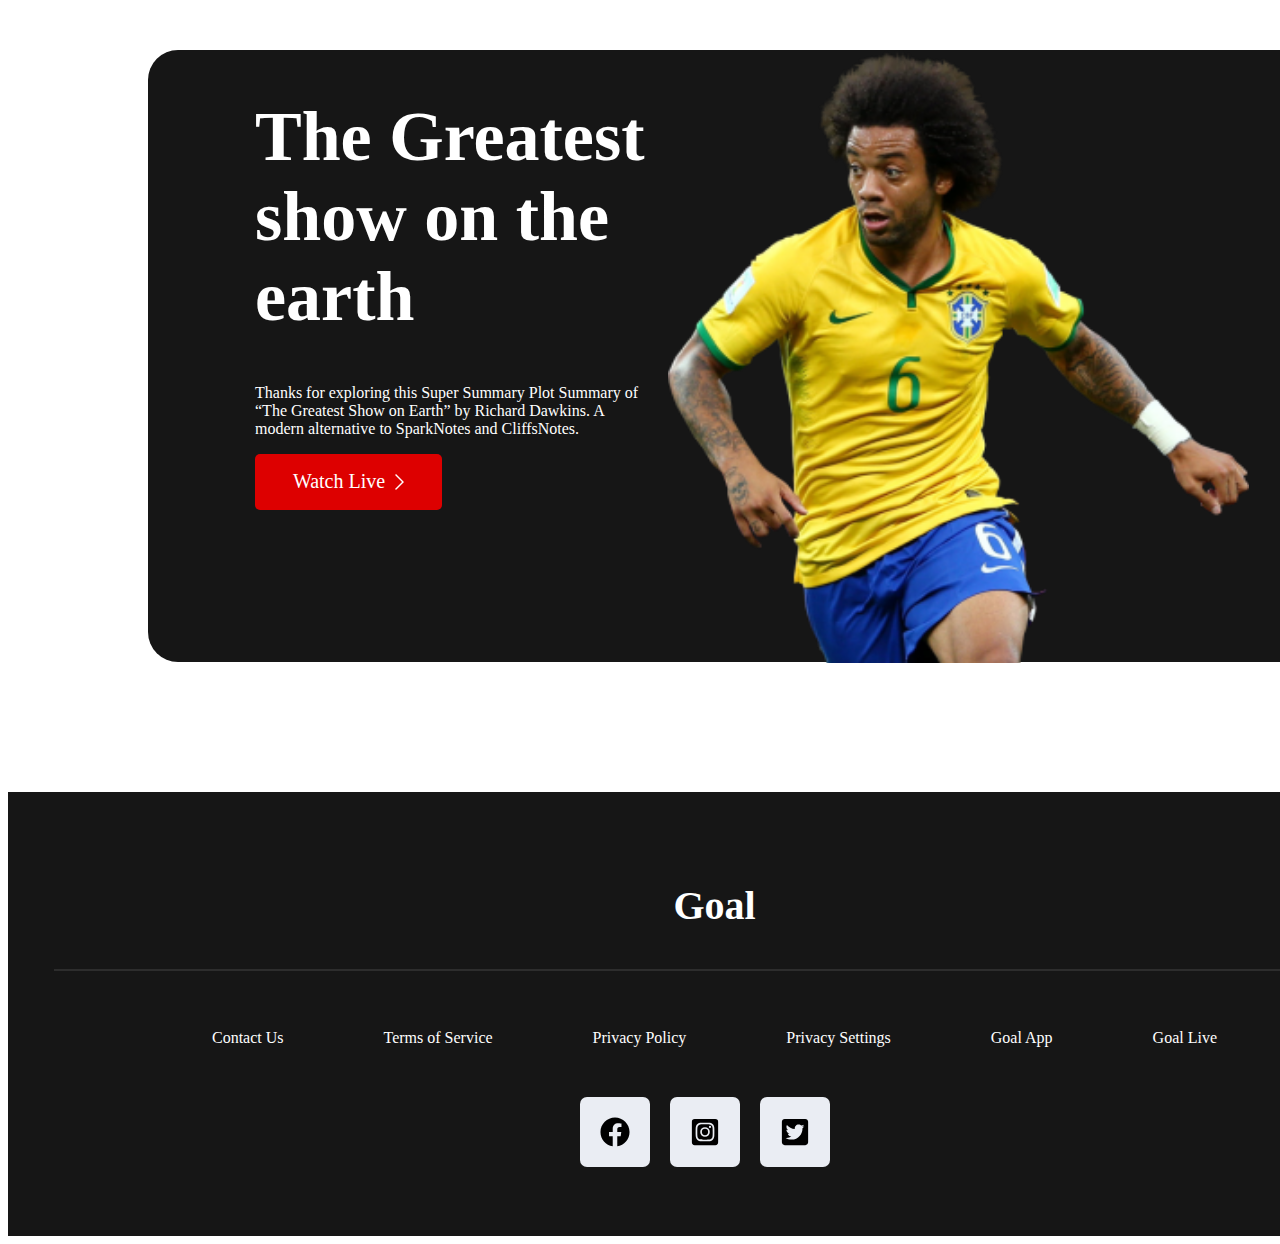
==== index.html @ d46f703f "footer complete" ====
<!DOCTYPE html>
<html lang="en">

    <head>
        <meta charset="UTF-8">
        <meta http-equiv="X-UA-Compatible" content="IE=edge">
        <meta name="viewport" content="width=device-width, initial-scale=1.0">
        <!-------------------------------------------
                     stylesheets link  
        --------------------------------------------->
        <link rel="stylesheet" href="styles/style.css">
        <title>The most popular game</title>
    </head>

    <body>
        <!-------------------------------------------------------
                     Top Banner Section starting point 
        --------------------------------------------------------->
        <header class="top-banner">
            <div>
                <h1>The Greatest show on the earth</h1>
                <p>Thanks for exploring this Super Summary Plot Summary of “The Greatest Show on Earth” by Richard
                    Dawkins. A modern alternative to SparkNotes and CliffsNotes.</p>
                <div class="button-style">
                    <a href="">Watch Live</a>
                    <img src="images/rigth-arrow.png" alt="">
                </div class="button-style">
            </div>
            <div>
                <img src="images/Banner Image.png" alt="" class="top-banner-image">
            </div>
        </header>
        <!-------------------------------------------------------
                     Top Banner Section end  
        --------------------------------------------------------->

        <section class="">

        </section>

        <!------------------------------------------------------------------------------------
                                    Footer section start  
        ------------------------------------------------------------------------------------->
        <footer>
            <div id="footer-heading">
                <p>Goal</p>
            </div>
            <hr>
            <div class="footer-more-option">
                <a href="#">Contact Us</a>
                <a href="#">Terms of Service</a>
                <a href="#">Privacy Policy</a>
                <a href="#">Privacy Settings</a>
                <a href="#">Goal App</a>
                <a href="#">Goal Live</a>
            </div>
            <div class="social-media-icon">
                <a href="https://www.facebook.com/abubakar.hosain.925"><img src="icon/facebook-brands.svg" alt=""
                        class="fb-icon"></a>
                <a href="https://www.instagram.com/a_bakar505/"><img src="icon/instagram-square-brands.svg" alt=""
                        class="fb-icon"></a>
                <a href="https://twitter.com/ABU_BAK_A_R"> <img src="icon/twitter-square-brands.svg" alt=""
                        class="fb-icon"></a>
            </div>
        </footer>
        <!------------------------------------------------------------------------------------
                                    Footer section end  
        ------------------------------------------------------------------------------------->
    </body>

</html>
---- styles/style.css ----
/*--------------------------------------------------------
        Top banner styles section start
---------------------------------------------------------*/
.top-banner {
    display: grid;
    grid-template-columns: repeat(2, 1fr);
    grid-column-gap: 23px;
    width: 994px;
    height: 612px;
    padding-left: 107px;
    padding-right: 79px;
    background: #161616;
    border-radius: 30px;
    margin-top: 50px;
    margin-left: 140px;
    margin-right: 140px;
}

/* top banner text color  */
.top-banner h1,
p,
a {
    color: #FFFFFF;
}

.top-banner h1 {
    font-style: normal;
    font-weight: 700;
    font-size: 70px;
}

.top-banner p {
    font-style: normal;
    font-weight: 400;
    font-size: 16px;
}

/* top banner button styles section start */
.button-style {


    display: flex;
    flex-direction: row;
    justify-content: center;
    align-items: center;
    gap: 10px;
    width: 187px;
    height: 56px;
    background: #DD0000;
    border-radius: 5px;
}

.button-style a {
    text-decoration: none;
    font-family: 'HelveticaNeue';
    font-style: normal;
    font-weight: 400;
    font-size: 20px;

}

/* Top banner button styles section end  */

/* Top banner image styles */
.top-banner-image {
    width: 581px;
    height: 613px;
}

/*--------------------------------------------------------
        Top banner styles section end
---------------------------------------------------------*/




/*---------------------------------------------------------------------
                     Footer styles start point 
-----------------------------------------------------------------------*/

footer {
    margin-left: 0;
    padding-left: 0;
    margin-top: 130px;
    width: 1413px;
    height: 444px;
    background: #161616;
}

#footer-heading p {
    display: flex;
    justify-content: center;
    align-items: center;
    padding-top: 90px;
    font-style: normal;
    font-weight: 600;
    font-size: 40px;
}

hr {
    width: 1320px;
    height: 0px;
    border: 1px solid rgba(255, 255, 255, 0.1);
}

.footer-more-option {
    display: flex;
    justify-content: center;
}

.footer-more-option a {
    padding: 50px;
    text-decoration: none;
}

.social-media-icon {
    display: grid;
    grid-template-columns: repeat(3, 90px);
    align-items: center;
    justify-content: center;
}

.social-media-icon img {
    width: 30px;
    height: 30px;
    padding: 20px;
}

.fb-icon {
    background-color: #eaedf3;
    border-radius: 7px;
}

/*---------------------------------------------------------------------
                     Footer styles end
-----------------------------------------------------------------------*/
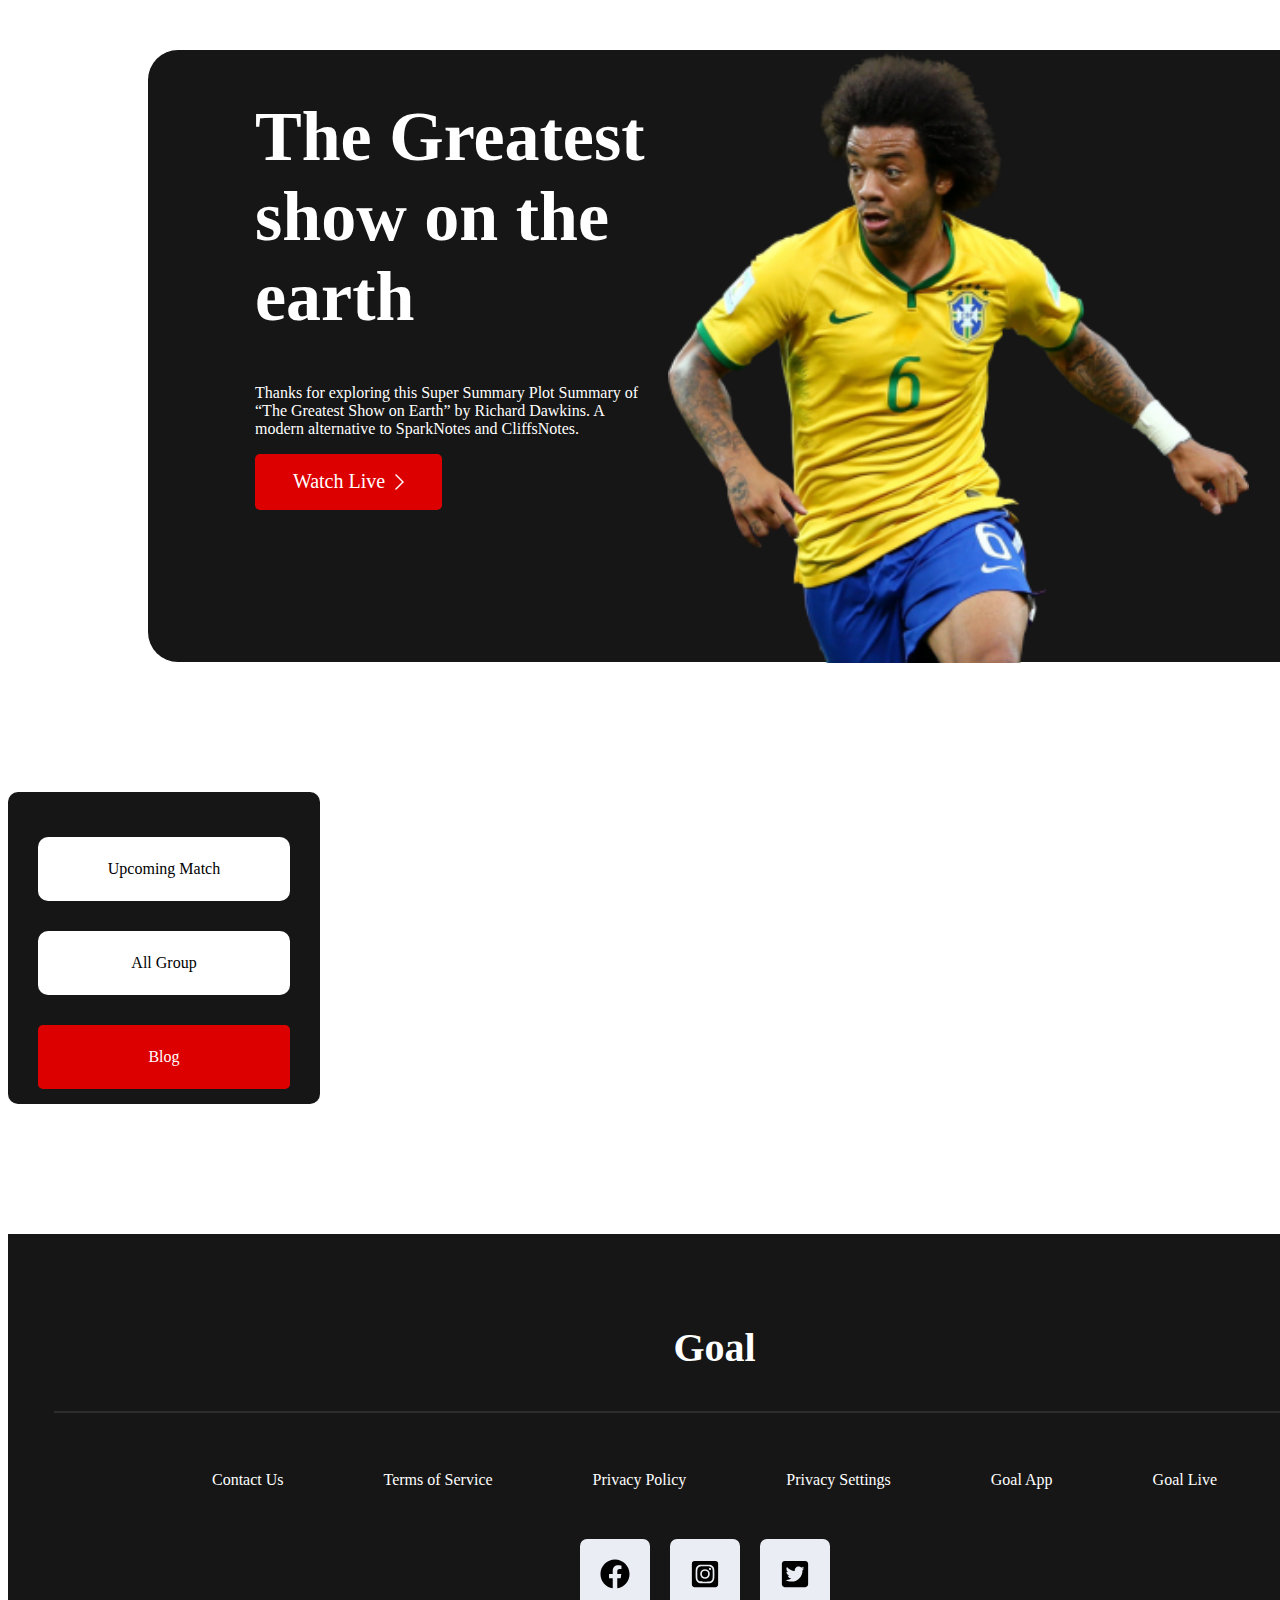
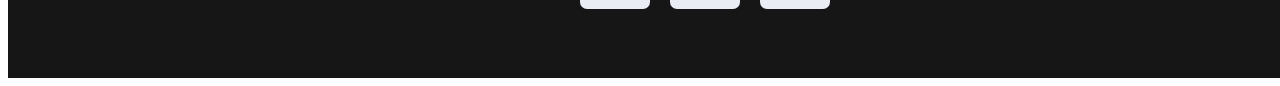
==== commit 266fab29: "navigation complete" ====
--- a/index.html
+++ b/index.html
@@ -34,7 +34,18 @@
                      Top Banner Section end  
         --------------------------------------------------------->
 
-        <section class="">
+        <section class="articles-section">
+            <div class="navigation">
+                <a href="" class="nav-bg-style">Upcoming Match</a>
+                <a href="" class="nav-bg-style">All Group</a>
+                <a href="" class="button-style" id="nav-box-style">Blog</a>
+            </div>
+            <div class="articles">
+                <article>
+
+                </article>
+            </div>
+
 
         </section>
 
--- a/styles/style.css
+++ b/styles/style.css
@@ -14,6 +14,7 @@
     margin-top: 50px;
     margin-left: 140px;
     margin-right: 140px;
+    margin-bottom: 130px;
 }
 
 /* top banner text color  */
@@ -70,6 +71,40 @@
 /*--------------------------------------------------------
         Top banner styles section end
 ---------------------------------------------------------*/
+
+.navigation {
+    width: 312px;
+    height: 312px;
+    background: #161616;
+    border-radius: 10px;
+    display: flex;
+    flex-direction: column;
+    justify-content: center;
+    align-items: center;
+    /* gap: 20px; */
+}
+
+.nav-bg-style {
+    color: black;
+    width: 252px;
+    height: 64px;
+    background: #FFFFFF;
+    border-radius: 10px;
+    display: flex;
+    justify-content: center;
+    align-items: center;
+
+}
+
+#nav-box-style {
+    width: 252px;
+    height: 64px;
+}
+
+.navigation a {
+    text-decoration: none;
+    margin-top: 30px;
+}
 
 
 
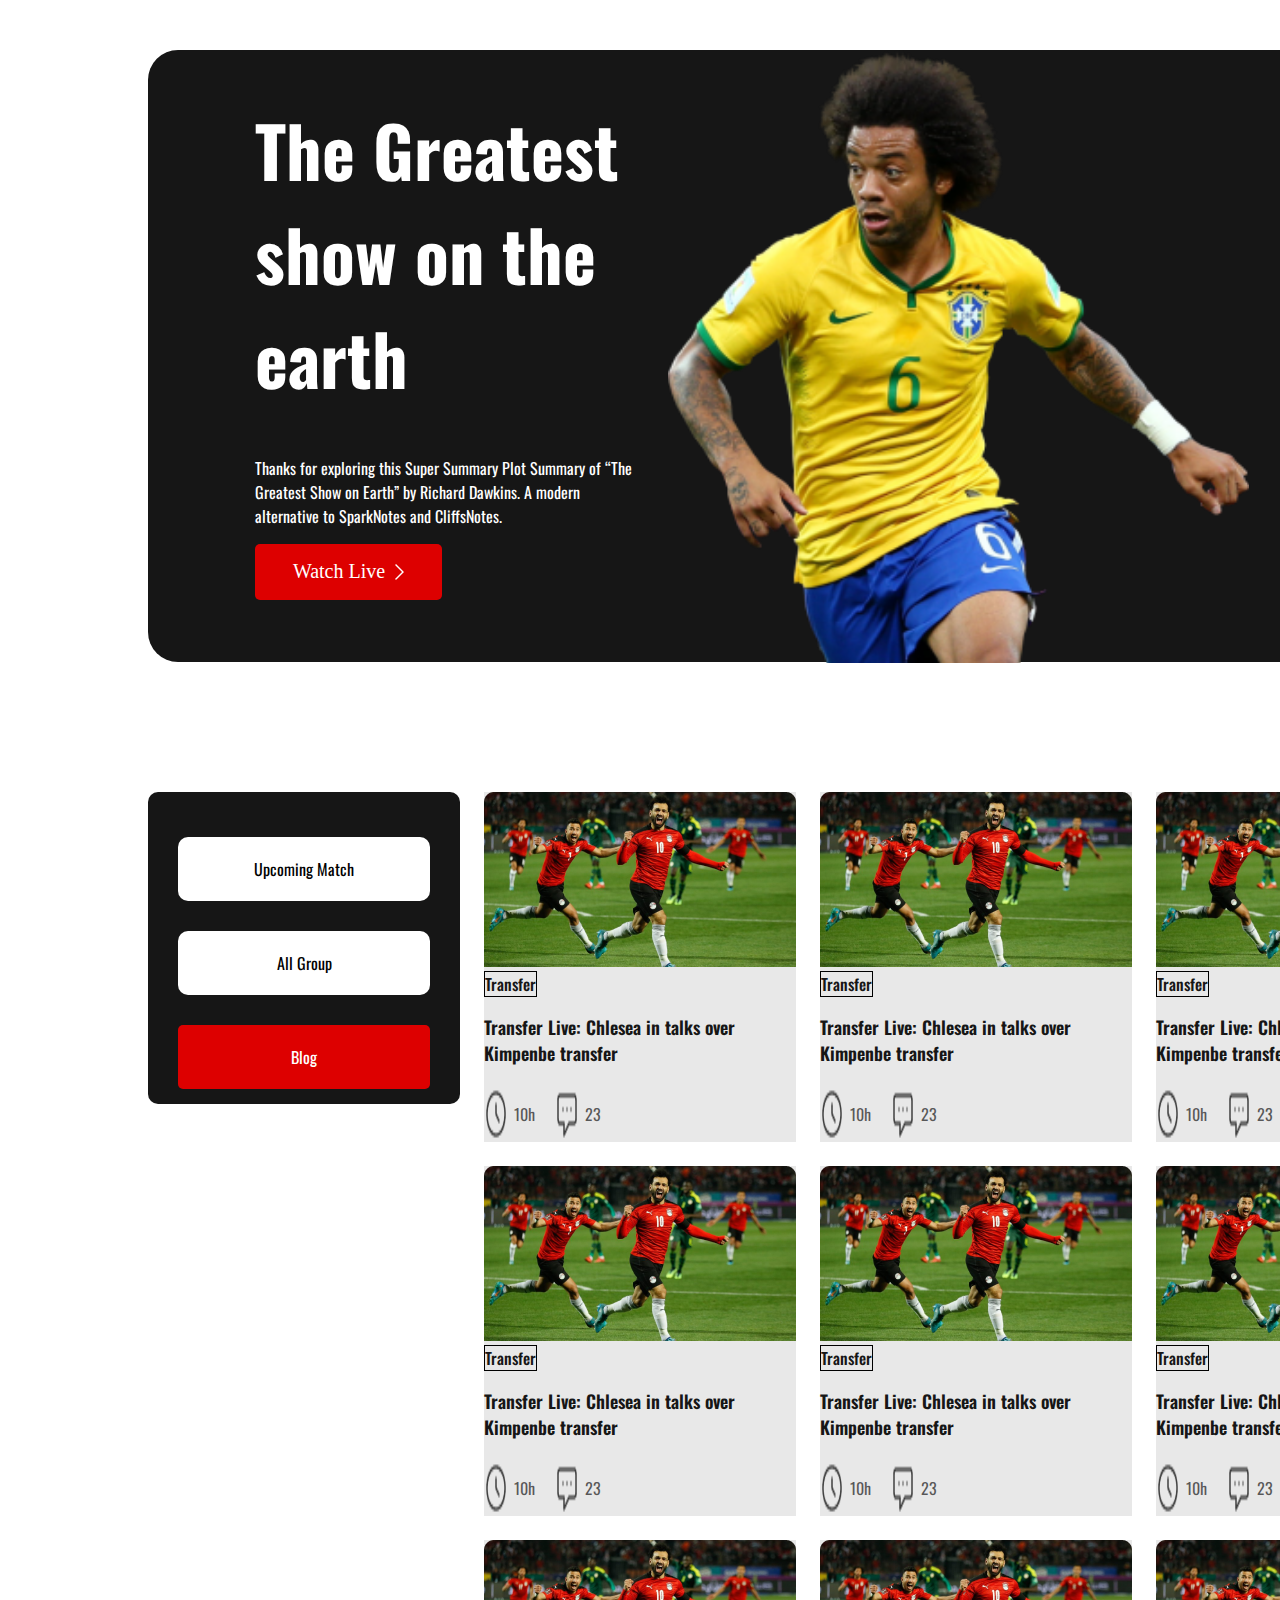
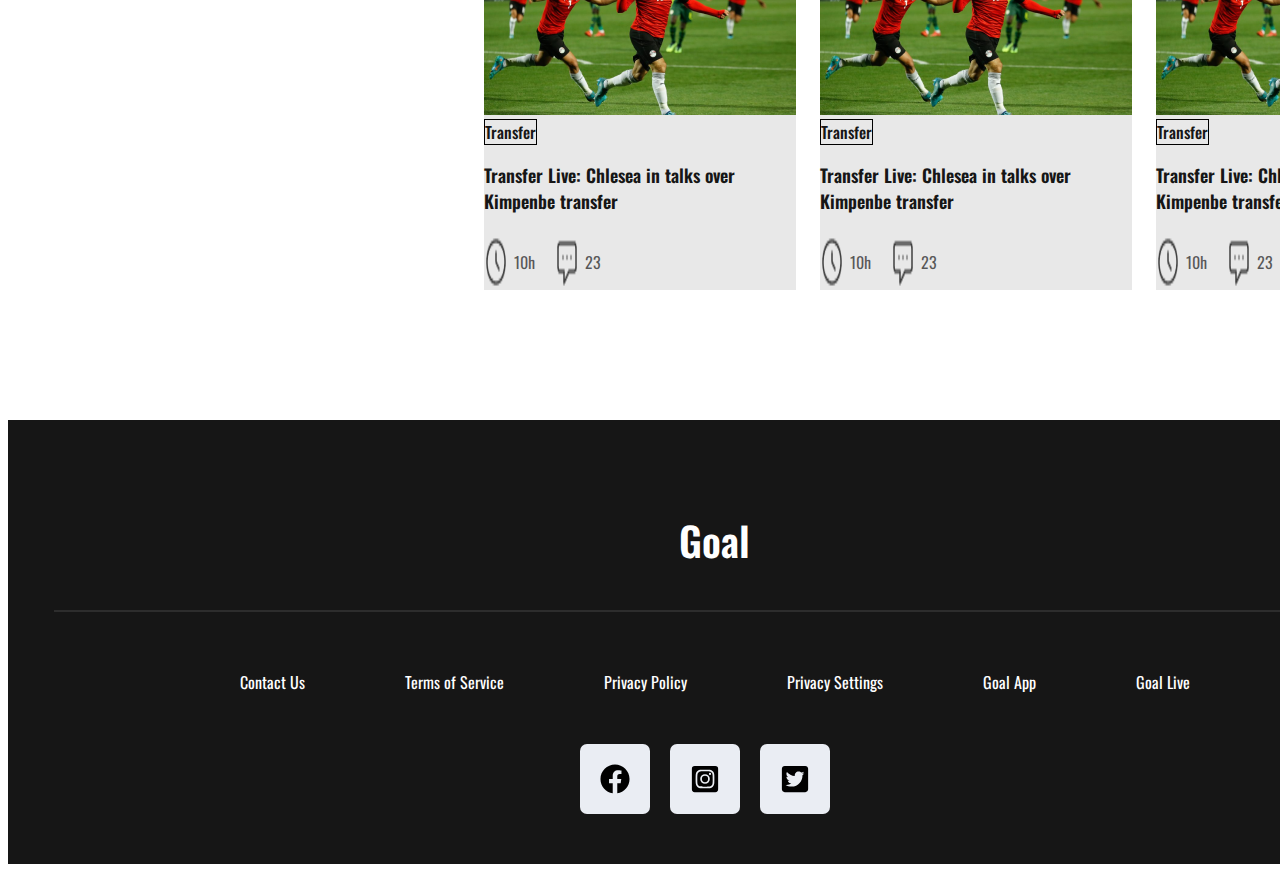
==== commit f842a2db: "structure finished" ====
--- a/index.html
+++ b/index.html
@@ -34,20 +34,237 @@
                      Top Banner Section end  
         --------------------------------------------------------->
 
+
+        <!----------------------------------------------------------------
+                             Blogs section start  
+        --------------------------------------------------------------->
         <section class="articles-section">
+
+            <!----------------------------------------------------
+                         side navigation map start
+            ----------------------------------------------------->
             <div class="navigation">
-                <a href="" class="nav-bg-style">Upcoming Match</a>
-                <a href="" class="nav-bg-style">All Group</a>
-                <a href="" class="button-style" id="nav-box-style">Blog</a>
-            </div>
-            <div class="articles">
-                <article>
-
-                </article>
-            </div>
-
-
+                <a href="./upcoming.html" class="nav-bg-style">Upcoming Match</a>
+                <a href="#" class="nav-bg-style">All Group</a>
+                <a href="#" class="button-style" id="nav-box-style">Blog</a>
+            </div>
+
+            <!----------------------------------------------------
+                         side navigation map end
+            ----------------------------------------------------->
+
+            <!-----------------------------------
+                 Articcles Section start 
+            ------------------------------------>
+            <div class="articles-container">
+
+                <!-- blog or article start  -->
+                <article class="article">
+                    <div>
+                        <img src="images/Blog Image.png" alt="">
+                    </div>
+                    <div>
+                        <a href="" class="blog-transfer-box">Transfer</a>
+                    </div>
+                    <div>
+                        <p class="blog-text">Transfer Live: Chlesea in talks over Kimpenbe transfer</p>
+                    </div>
+                    <div class="blog-bottom">
+                        <div class="icon-blog">
+                            <img src="images/Time Icon.png" alt="">
+                            <p class="blog-time-chat">10h</p>
+                        </div>
+                        <div class="icon-blog">
+                            <img src="images/Chat Icon.png" alt="">
+                            <p class="blog-time-chat">23</p>
+                        </div>
+                    </div>
+                </article>
+                <!-- blog or article end  -->
+
+                <article class="article">
+                    <div>
+                        <img src="images/Blog Image.png" alt="">
+                    </div>
+                    <div>
+                        <a href="" class="blog-transfer-box">Transfer</a>
+                    </div>
+                    <div>
+                        <p class="blog-text">Transfer Live: Chlesea in talks over Kimpenbe transfer</p>
+                    </div>
+                    <div class="blog-bottom">
+                        <div class="icon-blog">
+                            <img src="images/Time Icon.png" alt="">
+                            <p class="blog-time-chat">10h</p>
+                        </div>
+                        <div class="icon-blog">
+                            <img src="images/Chat Icon.png" alt="">
+                            <p class="blog-time-chat">23</p>
+                        </div>
+                    </div>
+                </article>
+
+                <article class="article">
+                    <div>
+                        <img src="images/Blog Image.png" alt="">
+                    </div>
+                    <div>
+                        <a href="" class="blog-transfer-box">Transfer</a>
+                    </div>
+                    <div>
+                        <p class="blog-text">Transfer Live: Chlesea in talks over Kimpenbe transfer</p>
+                    </div>
+                    <div class="blog-bottom">
+                        <div class="icon-blog">
+                            <img src="images/Time Icon.png" alt="">
+                            <p class="blog-time-chat">10h</p>
+                        </div>
+                        <div class="icon-blog">
+                            <img src="images/Chat Icon.png" alt="">
+                            <p class="blog-time-chat">23</p>
+                        </div>
+                    </div>
+                </article>
+
+                <article class="article">
+                    <div>
+                        <img src="images/Blog Image.png" alt="">
+                    </div>
+                    <div>
+                        <a href="" class="blog-transfer-box">Transfer</a>
+                    </div>
+                    <div>
+                        <p class="blog-text">Transfer Live: Chlesea in talks over Kimpenbe transfer</p>
+                    </div>
+                    <div class="blog-bottom">
+                        <div class="icon-blog">
+                            <img src="images/Time Icon.png" alt="">
+                            <p class="blog-time-chat">10h</p>
+                        </div>
+                        <div class="icon-blog">
+                            <img src="images/Chat Icon.png" alt="">
+                            <p class="blog-time-chat">23</p>
+                        </div>
+                    </div>
+                </article>
+
+                <article class="article">
+                    <div>
+                        <img src="images/Blog Image.png" alt="">
+                    </div>
+                    <div>
+                        <a href="" class="blog-transfer-box">Transfer</a>
+                    </div>
+                    <div>
+                        <p class="blog-text">Transfer Live: Chlesea in talks over Kimpenbe transfer</p>
+                    </div>
+                    <div class="blog-bottom">
+                        <div class="icon-blog">
+                            <img src="images/Time Icon.png" alt="">
+                            <p class="blog-time-chat">10h</p>
+                        </div>
+                        <div class="icon-blog">
+                            <img src="images/Chat Icon.png" alt="">
+                            <p class="blog-time-chat">23</p>
+                        </div>
+                    </div>
+                </article>
+
+                <article class="article">
+                    <div>
+                        <img src="images/Blog Image.png" alt="">
+                    </div>
+                    <div>
+                        <a href="" class="blog-transfer-box">Transfer</a>
+                    </div>
+                    <div>
+                        <p class="blog-text">Transfer Live: Chlesea in talks over Kimpenbe transfer</p>
+                    </div>
+                    <div class="blog-bottom">
+                        <div class="icon-blog">
+                            <img src="images/Time Icon.png" alt="">
+                            <p class="blog-time-chat">10h</p>
+                        </div>
+                        <div class="icon-blog">
+                            <img src="images/Chat Icon.png" alt="">
+                            <p class="blog-time-chat">23</p>
+                        </div>
+                    </div>
+                </article>
+
+                <article class="article">
+                    <div>
+                        <img src="images/Blog Image.png" alt="">
+                    </div>
+                    <div>
+                        <a href="" class="blog-transfer-box">Transfer</a>
+                    </div>
+                    <div>
+                        <p class="blog-text">Transfer Live: Chlesea in talks over Kimpenbe transfer</p>
+                    </div>
+                    <div class="blog-bottom">
+                        <div class="icon-blog">
+                            <img src="images/Time Icon.png" alt="">
+                            <p class="blog-time-chat">10h</p>
+                        </div>
+                        <div class="icon-blog">
+                            <img src="images/Chat Icon.png" alt="">
+                            <p class="blog-time-chat">23</p>
+                        </div>
+                    </div>
+                </article>
+
+                <article class="article">
+                    <div>
+                        <img src="images/Blog Image.png" alt="">
+                    </div>
+                    <div>
+                        <a href="" class="blog-transfer-box">Transfer</a>
+                    </div>
+                    <div>
+                        <p class="blog-text">Transfer Live: Chlesea in talks over Kimpenbe transfer</p>
+                    </div>
+                    <div class="blog-bottom">
+                        <div class="icon-blog">
+                            <img src="images/Time Icon.png" alt="">
+                            <p class="blog-time-chat">10h</p>
+                        </div>
+                        <div class="icon-blog">
+                            <img src="images/Chat Icon.png" alt="">
+                            <p class="blog-time-chat">23</p>
+                        </div>
+                    </div>
+                </article>
+                <article class="article">
+                    <div>
+                        <img src="images/Blog Image.png" alt="">
+                    </div>
+                    <div>
+                        <a href="" class="blog-transfer-box">Transfer</a>
+                    </div>
+                    <div>
+                        <p class="blog-text">Transfer Live: Chlesea in talks over Kimpenbe transfer</p>
+                    </div>
+                    <div class="blog-bottom">
+                        <div class="icon-blog">
+                            <img src="images/Time Icon.png" alt="">
+                            <p class="blog-time-chat">10h</p>
+                        </div>
+                        <div class="icon-blog">
+                            <img src="images/Chat Icon.png" alt="">
+                            <p class="blog-time-chat">23</p>
+                        </div>
+                    </div>
+                </article>
+            </div>
+            <!-----------------------------------
+                 Articcles Section end 
+            ------------------------------------>
         </section>
+
+        <!----------------------------------------------------------------
+                             Blogs section end  
+        --------------------------------------------------------------->
 
         <!------------------------------------------------------------------------------------
                                     Footer section start  
--- a/styles/style.css
+++ b/styles/style.css
@@ -1,3 +1,13 @@
+/*-----------------------------------------------------------
+                 Google fonts  link
+-------------------------------------------------------------*/
+@import url('https://fonts.googleapis.com/css2?family=IBM+Plex+Sans:wght@700&family=Oswald:wght@700&family=Poppins:wght@400;500&family=Roboto+Condensed:wght@700&family=Roboto+Serif:opsz,wght@8..144,100&family=Roboto:wght@400;500&family=Secular+One&display=swap');
+
+/* Utilities styles */
+body {
+    font-family: 'Oswald', sans-serif;
+}
+
 /*--------------------------------------------------------
         Top banner styles section start
 ---------------------------------------------------------*/
@@ -84,6 +94,11 @@
     /* gap: 20px; */
 }
 
+/*-------------------------------------------------------
+             Blogs section styles start
+--------------------------------------------------------*/
+
+/* side navigation map start */
 .nav-bg-style {
     color: black;
     width: 252px;
@@ -105,6 +120,67 @@
     text-decoration: none;
     margin-top: 30px;
 }
+
+/* side navigation map end */
+
+.articles-section {
+    display: grid;
+    grid-template-columns: 1fr 3fr;
+    grid-column-gap: 24px;
+    margin-left: 140px;
+    margin-right: 140px;
+}
+
+.articles-container {
+    display: grid;
+    grid-template-columns: repeat(3, 1fr);
+    gap: 24px;
+}
+
+.article {
+    background-color: #E8E8E8;
+}
+
+.blog-transfer-box {
+    width: 100px;
+    height: 32px;
+    border: 1px solid black;
+    color: #161616;
+    font-style: normal;
+    font-weight: 500;
+    font-size: 16px;
+    text-decoration: none;
+}
+
+.blog-text {
+    color: #161616;
+    font-weight: 600;
+    font-size: 18px;
+    width: 272px;
+    height: 54px;
+}
+
+.blog-bottom {
+    display: flex;
+    gap: 20px;
+    justify-content: flex-start;
+}
+
+.icon-blog {
+    display: flex;
+    gap: 6px;
+}
+
+.blog-time-chat {
+    font-style: normal;
+    font-weight: 400;
+    font-size: 16px;
+    color: rgba(22, 22, 22, 0.7);
+}
+
+/*-------------------------------------------------------
+             Blogs section styles end
+--------------------------------------------------------*/
 
 
 
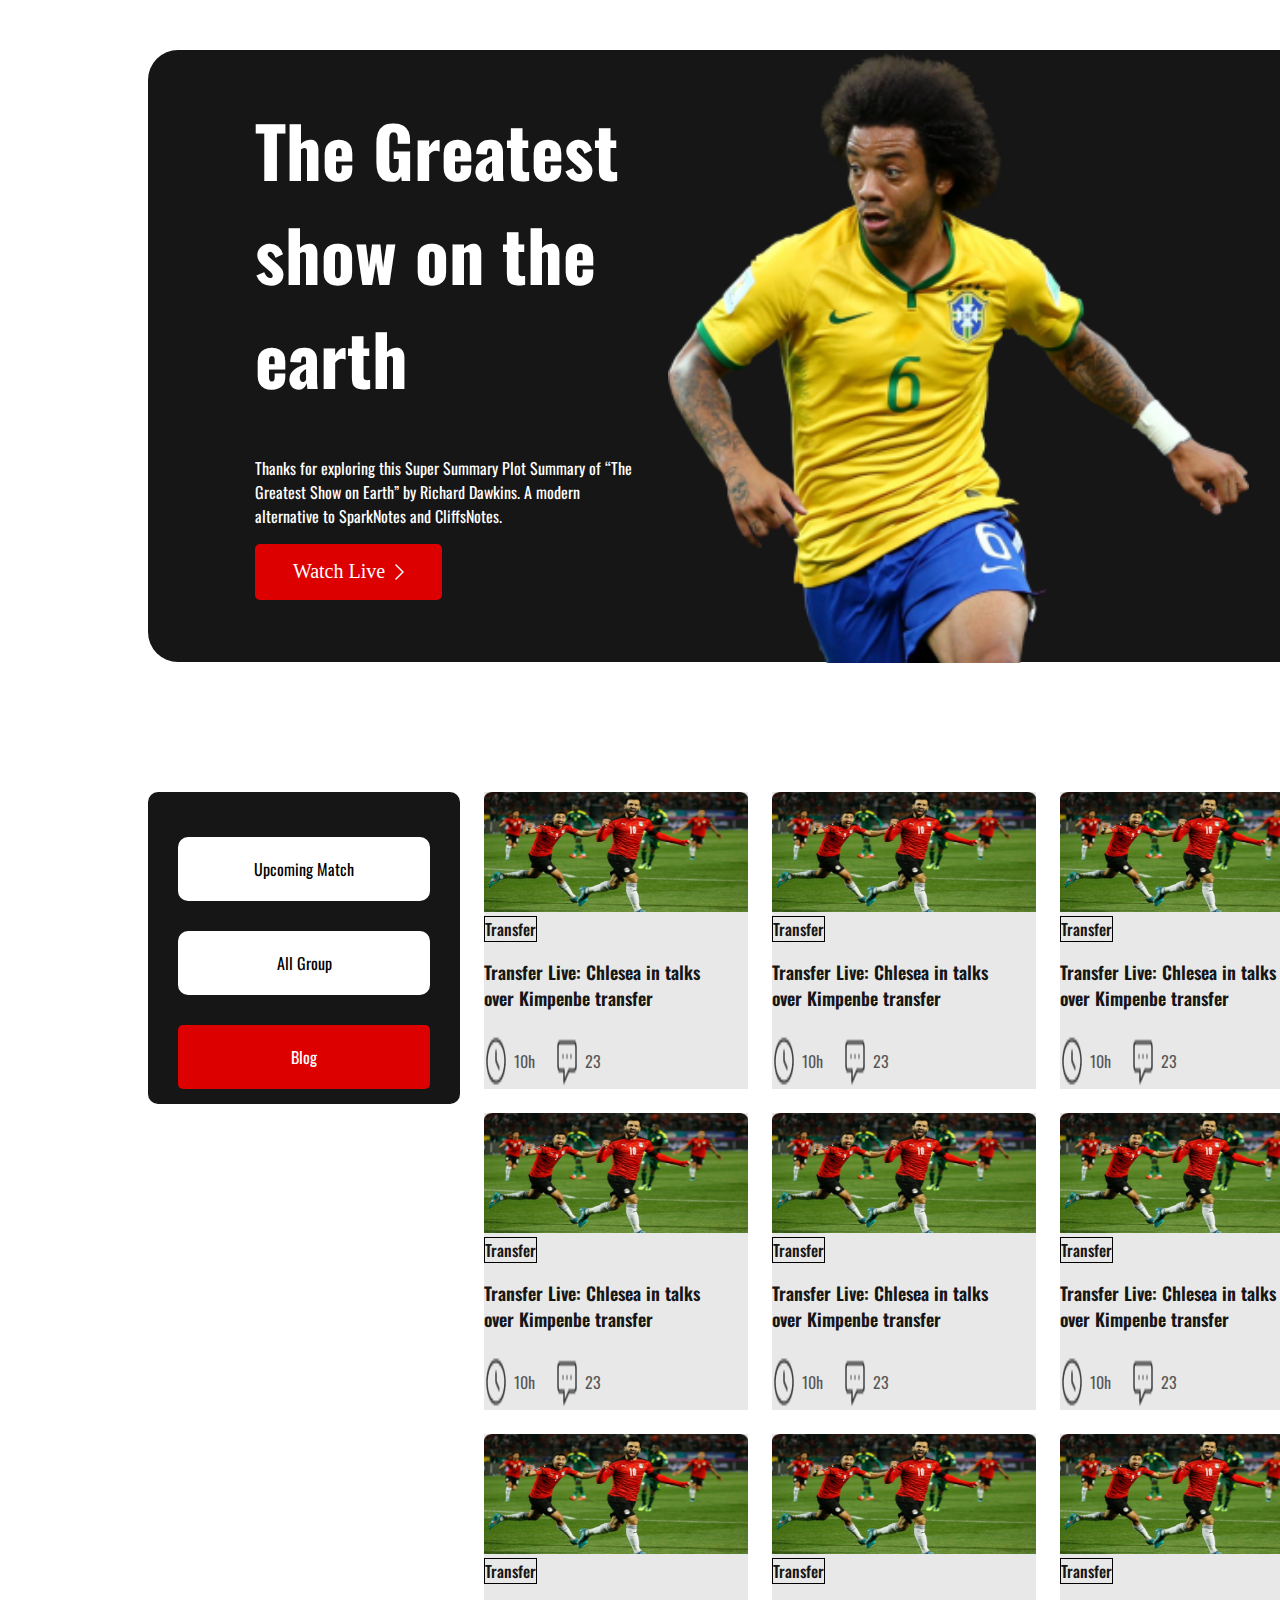
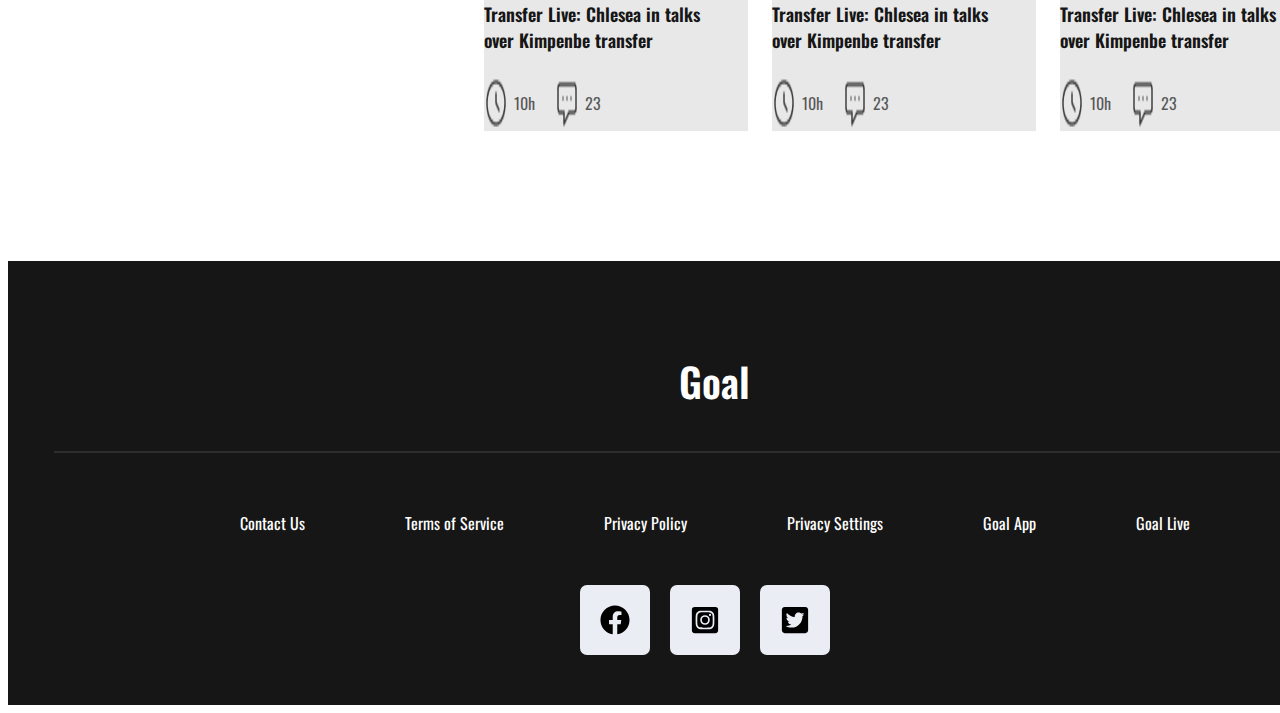
==== commit d708dbf1: "restyling the article text" ====
--- a/index.html
+++ b/index.html
@@ -61,7 +61,7 @@
                 <!-- blog or article start  -->
                 <article class="article">
                     <div>
-                        <img src="images/Blog Image.png" alt="">
+                        <img src="images/Blog Image.png" alt="" class="resize-article-image">
                     </div>
                     <div>
                         <a href="" class="blog-transfer-box">Transfer</a>
@@ -84,160 +84,160 @@
 
                 <article class="article">
                     <div>
-                        <img src="images/Blog Image.png" alt="">
-                    </div>
-                    <div>
-                        <a href="" class="blog-transfer-box">Transfer</a>
-                    </div>
-                    <div>
-                        <p class="blog-text">Transfer Live: Chlesea in talks over Kimpenbe transfer</p>
-                    </div>
-                    <div class="blog-bottom">
-                        <div class="icon-blog">
-                            <img src="images/Time Icon.png" alt="">
-                            <p class="blog-time-chat">10h</p>
-                        </div>
-                        <div class="icon-blog">
-                            <img src="images/Chat Icon.png" alt="">
-                            <p class="blog-time-chat">23</p>
-                        </div>
-                    </div>
-                </article>
-
-                <article class="article">
-                    <div>
-                        <img src="images/Blog Image.png" alt="">
-                    </div>
-                    <div>
-                        <a href="" class="blog-transfer-box">Transfer</a>
-                    </div>
-                    <div>
-                        <p class="blog-text">Transfer Live: Chlesea in talks over Kimpenbe transfer</p>
-                    </div>
-                    <div class="blog-bottom">
-                        <div class="icon-blog">
-                            <img src="images/Time Icon.png" alt="">
-                            <p class="blog-time-chat">10h</p>
-                        </div>
-                        <div class="icon-blog">
-                            <img src="images/Chat Icon.png" alt="">
-                            <p class="blog-time-chat">23</p>
-                        </div>
-                    </div>
-                </article>
-
-                <article class="article">
-                    <div>
-                        <img src="images/Blog Image.png" alt="">
-                    </div>
-                    <div>
-                        <a href="" class="blog-transfer-box">Transfer</a>
-                    </div>
-                    <div>
-                        <p class="blog-text">Transfer Live: Chlesea in talks over Kimpenbe transfer</p>
-                    </div>
-                    <div class="blog-bottom">
-                        <div class="icon-blog">
-                            <img src="images/Time Icon.png" alt="">
-                            <p class="blog-time-chat">10h</p>
-                        </div>
-                        <div class="icon-blog">
-                            <img src="images/Chat Icon.png" alt="">
-                            <p class="blog-time-chat">23</p>
-                        </div>
-                    </div>
-                </article>
-
-                <article class="article">
-                    <div>
-                        <img src="images/Blog Image.png" alt="">
-                    </div>
-                    <div>
-                        <a href="" class="blog-transfer-box">Transfer</a>
-                    </div>
-                    <div>
-                        <p class="blog-text">Transfer Live: Chlesea in talks over Kimpenbe transfer</p>
-                    </div>
-                    <div class="blog-bottom">
-                        <div class="icon-blog">
-                            <img src="images/Time Icon.png" alt="">
-                            <p class="blog-time-chat">10h</p>
-                        </div>
-                        <div class="icon-blog">
-                            <img src="images/Chat Icon.png" alt="">
-                            <p class="blog-time-chat">23</p>
-                        </div>
-                    </div>
-                </article>
-
-                <article class="article">
-                    <div>
-                        <img src="images/Blog Image.png" alt="">
-                    </div>
-                    <div>
-                        <a href="" class="blog-transfer-box">Transfer</a>
-                    </div>
-                    <div>
-                        <p class="blog-text">Transfer Live: Chlesea in talks over Kimpenbe transfer</p>
-                    </div>
-                    <div class="blog-bottom">
-                        <div class="icon-blog">
-                            <img src="images/Time Icon.png" alt="">
-                            <p class="blog-time-chat">10h</p>
-                        </div>
-                        <div class="icon-blog">
-                            <img src="images/Chat Icon.png" alt="">
-                            <p class="blog-time-chat">23</p>
-                        </div>
-                    </div>
-                </article>
-
-                <article class="article">
-                    <div>
-                        <img src="images/Blog Image.png" alt="">
-                    </div>
-                    <div>
-                        <a href="" class="blog-transfer-box">Transfer</a>
-                    </div>
-                    <div>
-                        <p class="blog-text">Transfer Live: Chlesea in talks over Kimpenbe transfer</p>
-                    </div>
-                    <div class="blog-bottom">
-                        <div class="icon-blog">
-                            <img src="images/Time Icon.png" alt="">
-                            <p class="blog-time-chat">10h</p>
-                        </div>
-                        <div class="icon-blog">
-                            <img src="images/Chat Icon.png" alt="">
-                            <p class="blog-time-chat">23</p>
-                        </div>
-                    </div>
-                </article>
-
-                <article class="article">
-                    <div>
-                        <img src="images/Blog Image.png" alt="">
-                    </div>
-                    <div>
-                        <a href="" class="blog-transfer-box">Transfer</a>
-                    </div>
-                    <div>
-                        <p class="blog-text">Transfer Live: Chlesea in talks over Kimpenbe transfer</p>
-                    </div>
-                    <div class="blog-bottom">
-                        <div class="icon-blog">
-                            <img src="images/Time Icon.png" alt="">
-                            <p class="blog-time-chat">10h</p>
-                        </div>
-                        <div class="icon-blog">
-                            <img src="images/Chat Icon.png" alt="">
-                            <p class="blog-time-chat">23</p>
-                        </div>
-                    </div>
-                </article>
-                <article class="article">
-                    <div>
-                        <img src="images/Blog Image.png" alt="">
+                        <img src="images/Blog Image.png" alt="" class="resize-article-image">
+                    </div>
+                    <div>
+                        <a href="" class="blog-transfer-box">Transfer</a>
+                    </div>
+                    <div>
+                        <p class="blog-text">Transfer Live: Chlesea in talks over Kimpenbe transfer</p>
+                    </div>
+                    <div class="blog-bottom">
+                        <div class="icon-blog">
+                            <img src="images/Time Icon.png" alt="">
+                            <p class="blog-time-chat">10h</p>
+                        </div>
+                        <div class="icon-blog">
+                            <img src="images/Chat Icon.png" alt="">
+                            <p class="blog-time-chat">23</p>
+                        </div>
+                    </div>
+                </article>
+
+                <article class="article">
+                    <div>
+                        <img src="images/Blog Image.png" alt="" class="resize-article-image">
+                    </div>
+                    <div>
+                        <a href="" class="blog-transfer-box">Transfer</a>
+                    </div>
+                    <div>
+                        <p class="blog-text">Transfer Live: Chlesea in talks over Kimpenbe transfer</p>
+                    </div>
+                    <div class="blog-bottom">
+                        <div class="icon-blog">
+                            <img src="images/Time Icon.png" alt="">
+                            <p class="blog-time-chat">10h</p>
+                        </div>
+                        <div class="icon-blog">
+                            <img src="images/Chat Icon.png" alt="">
+                            <p class="blog-time-chat">23</p>
+                        </div>
+                    </div>
+                </article>
+
+                <article class="article">
+                    <div>
+                        <img src="images/Blog Image.png" alt="" class="resize-article-image">
+                    </div>
+                    <div>
+                        <a href="" class="blog-transfer-box">Transfer</a>
+                    </div>
+                    <div>
+                        <p class="blog-text">Transfer Live: Chlesea in talks over Kimpenbe transfer</p>
+                    </div>
+                    <div class="blog-bottom">
+                        <div class="icon-blog">
+                            <img src="images/Time Icon.png" alt="">
+                            <p class="blog-time-chat">10h</p>
+                        </div>
+                        <div class="icon-blog">
+                            <img src="images/Chat Icon.png" alt="">
+                            <p class="blog-time-chat">23</p>
+                        </div>
+                    </div>
+                </article>
+
+                <article class="article">
+                    <div>
+                        <img src="images/Blog Image.png" alt="" class="resize-article-image">
+                    </div>
+                    <div>
+                        <a href="" class="blog-transfer-box">Transfer</a>
+                    </div>
+                    <div>
+                        <p class="blog-text">Transfer Live: Chlesea in talks over Kimpenbe transfer</p>
+                    </div>
+                    <div class="blog-bottom">
+                        <div class="icon-blog">
+                            <img src="images/Time Icon.png" alt="">
+                            <p class="blog-time-chat">10h</p>
+                        </div>
+                        <div class="icon-blog">
+                            <img src="images/Chat Icon.png" alt="">
+                            <p class="blog-time-chat">23</p>
+                        </div>
+                    </div>
+                </article>
+
+                <article class="article">
+                    <div>
+                        <img src="images/Blog Image.png" alt="" class="resize-article-image">
+                    </div>
+                    <div>
+                        <a href="" class="blog-transfer-box">Transfer</a>
+                    </div>
+                    <div>
+                        <p class="blog-text">Transfer Live: Chlesea in talks over Kimpenbe transfer</p>
+                    </div>
+                    <div class="blog-bottom">
+                        <div class="icon-blog">
+                            <img src="images/Time Icon.png" alt="">
+                            <p class="blog-time-chat">10h</p>
+                        </div>
+                        <div class="icon-blog">
+                            <img src="images/Chat Icon.png" alt="">
+                            <p class="blog-time-chat">23</p>
+                        </div>
+                    </div>
+                </article>
+
+                <article class="article">
+                    <div>
+                        <img src="images/Blog Image.png" alt="" class="resize-article-image">
+                    </div>
+                    <div>
+                        <a href="" class="blog-transfer-box">Transfer</a>
+                    </div>
+                    <div>
+                        <p class="blog-text">Transfer Live: Chlesea in talks over Kimpenbe transfer</p>
+                    </div>
+                    <div class="blog-bottom">
+                        <div class="icon-blog">
+                            <img src="images/Time Icon.png" alt="">
+                            <p class="blog-time-chat">10h</p>
+                        </div>
+                        <div class="icon-blog">
+                            <img src="images/Chat Icon.png" alt="">
+                            <p class="blog-time-chat">23</p>
+                        </div>
+                    </div>
+                </article>
+
+                <article class="article">
+                    <div>
+                        <img src="images/Blog Image.png" alt="" class="resize-article-image">
+                    </div>
+                    <div>
+                        <a href="" class="blog-transfer-box">Transfer</a>
+                    </div>
+                    <div>
+                        <p class="blog-text">Transfer Live: Chlesea in talks over Kimpenbe transfer</p>
+                    </div>
+                    <div class="blog-bottom">
+                        <div class="icon-blog">
+                            <img src="images/Time Icon.png" alt="">
+                            <p class="blog-time-chat">10h</p>
+                        </div>
+                        <div class="icon-blog">
+                            <img src="images/Chat Icon.png" alt="">
+                            <p class="blog-time-chat">23</p>
+                        </div>
+                    </div>
+                </article>
+                <article class="article">
+                    <div>
+                        <img src="images/Blog Image.png" alt="" class="resize-article-image">
                     </div>
                     <div>
                         <a href="" class="blog-transfer-box">Transfer</a>
--- a/styles/style.css
+++ b/styles/style.css
@@ -139,6 +139,13 @@
 
 .article {
     background-color: #E8E8E8;
+    width: 264px;
+}
+
+.resize-article-image {
+    width: 264px;
+    height: 120px;
+
 }
 
 .blog-transfer-box {
@@ -156,8 +163,8 @@
     color: #161616;
     font-weight: 600;
     font-size: 18px;
-    width: 272px;
-    height: 54px;
+    width: 222px;
+    height: 56px;
 }
 
 .blog-bottom {
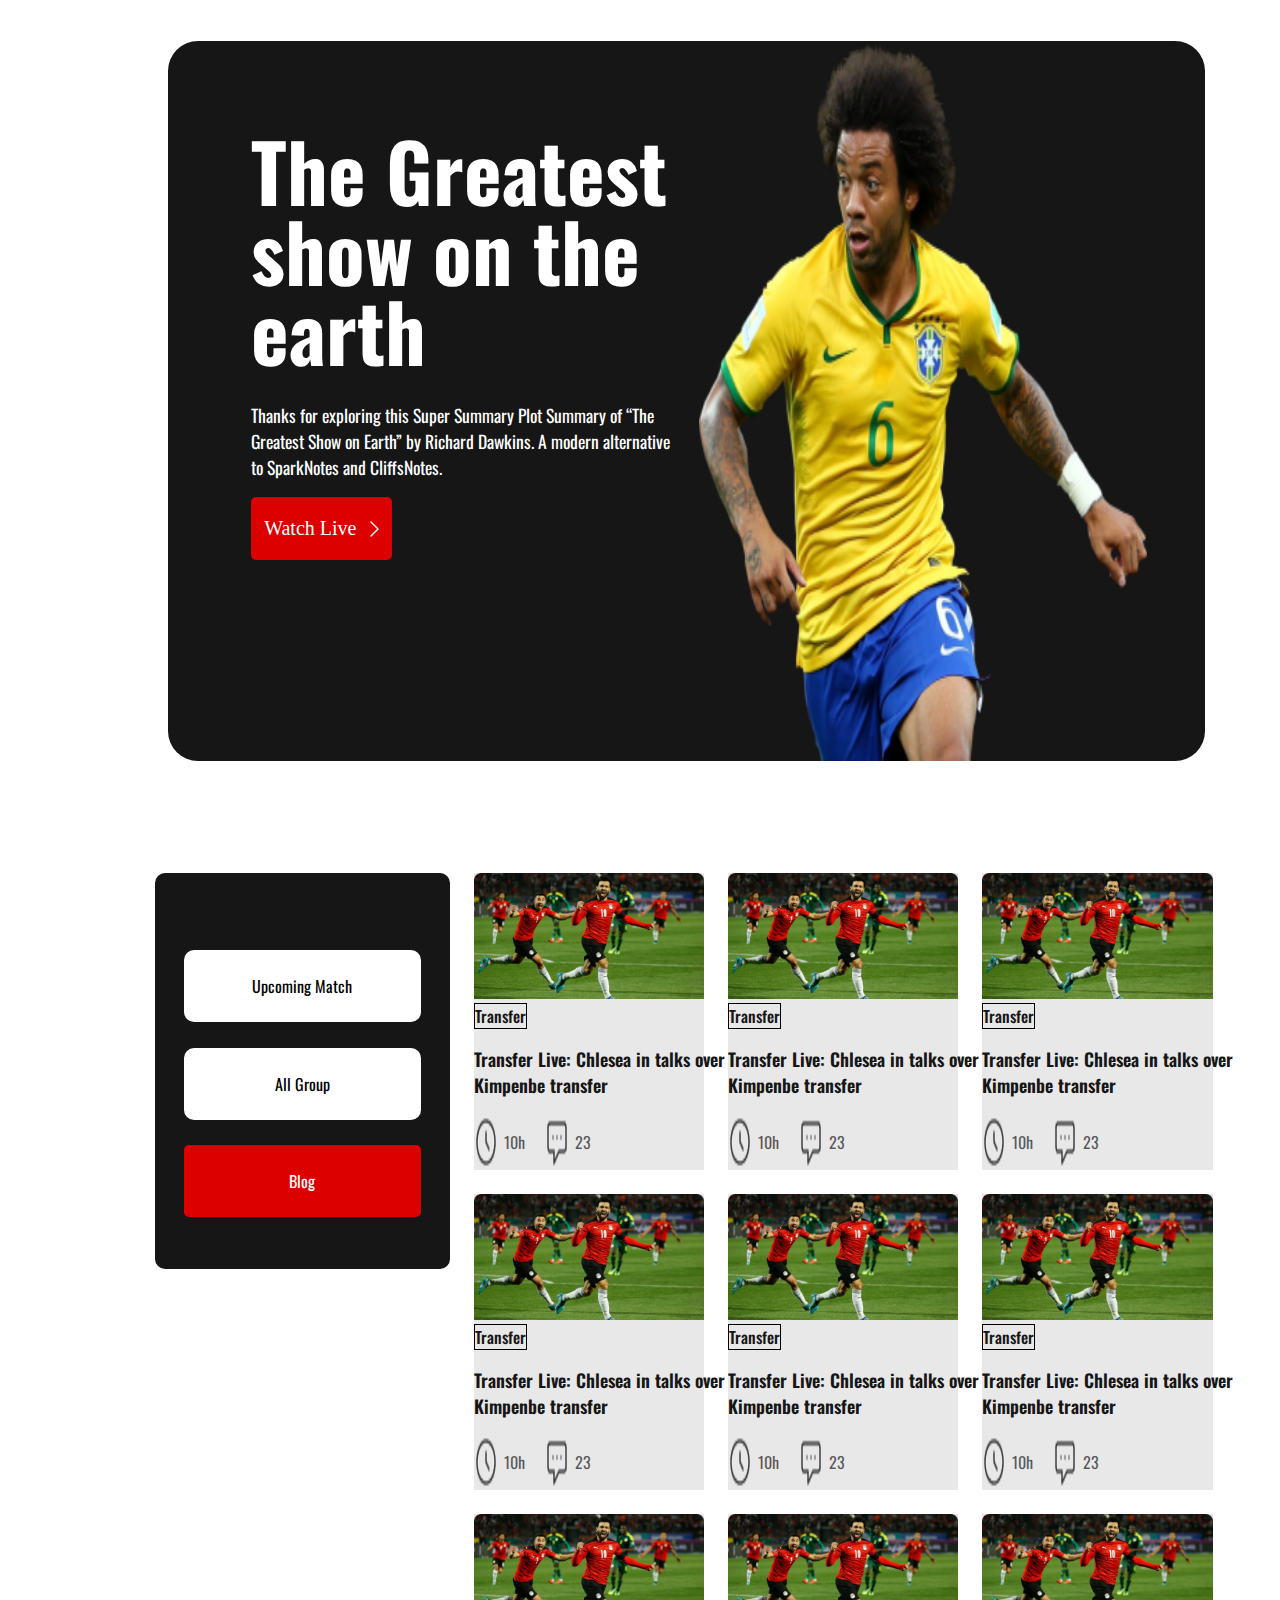
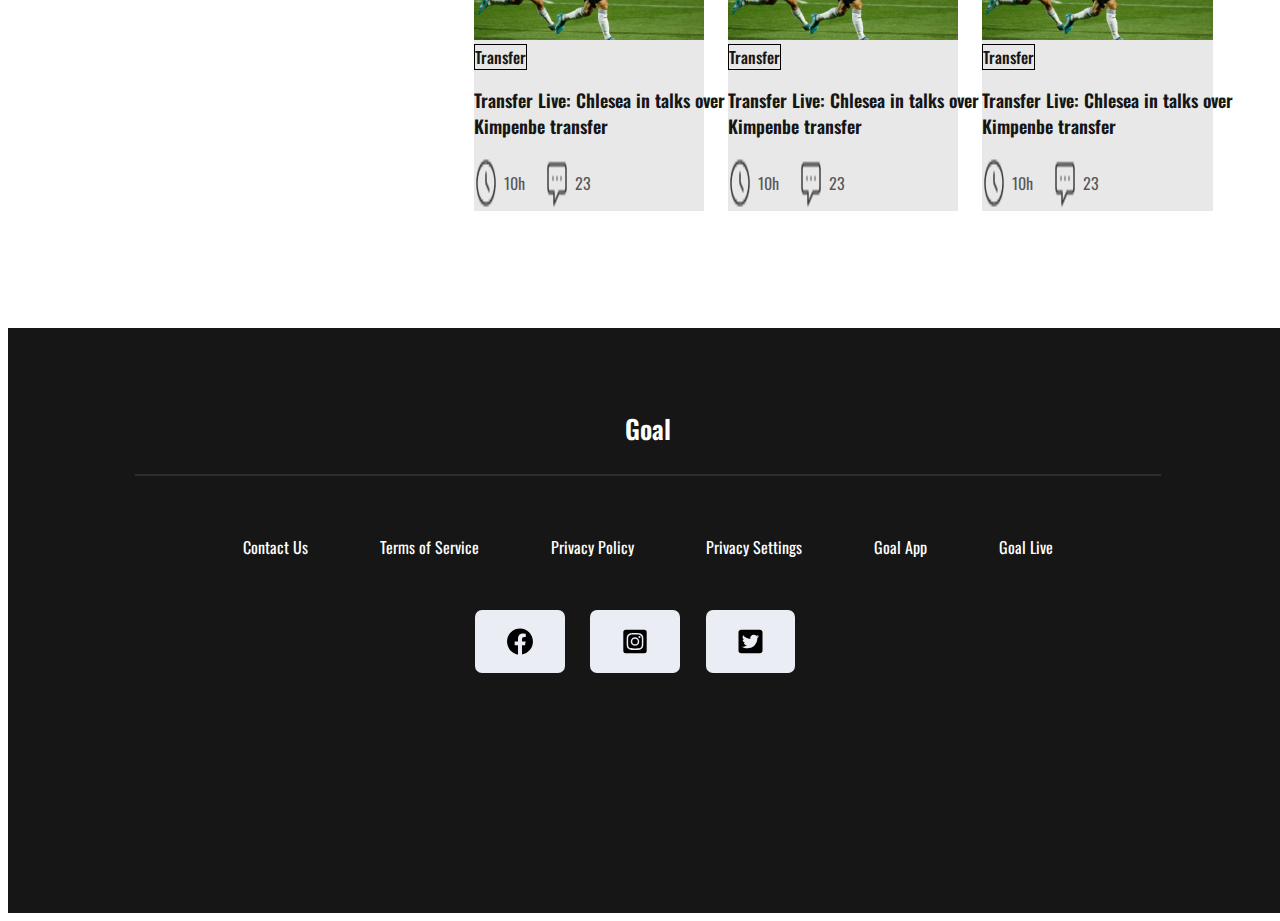
==== commit 16044fc1: "responsive" ====
--- a/index.html
+++ b/index.html
@@ -9,6 +9,7 @@
                      stylesheets link  
         --------------------------------------------->
         <link rel="stylesheet" href="styles/style.css">
+        <link rel="stylesheet" href="styles/tablet.css">
         <title>The most popular game</title>
     </head>
 
@@ -17,7 +18,7 @@
                      Top Banner Section starting point 
         --------------------------------------------------------->
         <header class="top-banner">
-            <div>
+            <div class="top-banner-text">
                 <h1>The Greatest show on the earth</h1>
                 <p>Thanks for exploring this Super Summary Plot Summary of “The Greatest Show on Earth” by Richard
                     Dawkins. A modern alternative to SparkNotes and CliffsNotes.</p>
@@ -36,13 +37,13 @@
 
 
         <!----------------------------------------------------------------
-                             Blogs section start  
-        --------------------------------------------------------------->
+                     Blogs section start  
+--------------------------------------------------------------->
         <section class="articles-section">
 
             <!----------------------------------------------------
-                         side navigation map start
-            ----------------------------------------------------->
+                 side navigation map start
+    ----------------------------------------------------->
             <div class="navigation">
                 <a href="./upcoming.html" class="nav-bg-style">Upcoming Match</a>
                 <a href="#" class="nav-bg-style">All Group</a>
@@ -50,12 +51,12 @@
             </div>
 
             <!----------------------------------------------------
-                         side navigation map end
-            ----------------------------------------------------->
+                 side navigation map end
+    ----------------------------------------------------->
 
             <!-----------------------------------
-                 Articcles Section start 
-            ------------------------------------>
+         Articcles Section start 
+    ------------------------------------>
             <div class="articles-container">
 
                 <!-- blog or article start  -->
@@ -258,9 +259,10 @@
                 </article>
             </div>
             <!-----------------------------------
-                 Articcles Section end 
-            ------------------------------------>
+         Articcles Section end 
+    ------------------------------------>
         </section>
+
 
         <!----------------------------------------------------------------
                              Blogs section end  
--- a/styles/style.css
+++ b/styles/style.css
@@ -14,17 +14,17 @@
 .top-banner {
     display: grid;
     grid-template-columns: repeat(2, 1fr);
-    grid-column-gap: 23px;
-    width: 994px;
-    height: 612px;
-    padding-left: 107px;
-    padding-right: 79px;
+    grid-column-gap: 2vw;
+    width: 70vw;
+    height: 80vh;
+    padding-left: 6.5vw;
+    padding-right: 4.5vw;
     background: #161616;
     border-radius: 30px;
-    margin-top: 50px;
-    margin-left: 140px;
-    margin-right: 140px;
-    margin-bottom: 130px;
+    margin-top: 4.5vh;
+    margin-left: 12.5vw;
+    margin-right: 14vw;
+    margin-bottom: 12.5vh;
 }
 
 /* top banner text color  */
@@ -36,27 +36,30 @@
 
 .top-banner h1 {
     font-style: normal;
-    font-weight: 700;
-    font-size: 70px;
+    font-weight: 100vw;
+    font-size: 500%;
+    line-height: 80px;
+    padding-top: 4vh;
+    padding-bottom: 1.5vh;
+    margin-bottom: 0.5vh;
 }
 
 .top-banner p {
     font-style: normal;
-    font-weight: 400;
-    font-size: 16px;
+    font-weight: 5vw;
+    font-size: 110%;
+    margin-top: 2vh;
 }
 
 /* top banner button styles section start */
 .button-style {
-
-
     display: flex;
     flex-direction: row;
     justify-content: center;
     align-items: center;
-    gap: 10px;
-    width: 187px;
-    height: 56px;
+    gap: 1.5vw 1.5vh;
+    width: 11vw;
+    height: 7vh;
     background: #DD0000;
     border-radius: 5px;
 }
@@ -67,42 +70,46 @@
     font-style: normal;
     font-weight: 400;
     font-size: 20px;
-
-}
+}
+
+
 
 /* Top banner button styles section end  */
 
 /* Top banner image styles */
 .top-banner-image {
-    width: 581px;
-    height: 613px;
+    width: 35vw;
+    height: 80vh;
 }
 
 /*--------------------------------------------------------
         Top banner styles section end
 ---------------------------------------------------------*/
 
-.navigation {
-    width: 312px;
-    height: 312px;
-    background: #161616;
-    border-radius: 10px;
-    display: flex;
-    flex-direction: column;
-    justify-content: center;
-    align-items: center;
-    /* gap: 20px; */
-}
+
 
 /*-------------------------------------------------------
              Blogs section styles start
 --------------------------------------------------------*/
 
 /* side navigation map start */
+
+.navigation {
+    width: 23vw;
+    height: 44vh;
+    background: #161616;
+    border-radius: 10px;
+    display: flex;
+    flex-direction: column;
+    justify-content: center;
+    align-items: center;
+    /* gap: 20px; */
+}
+
 .nav-bg-style {
     color: black;
-    width: 252px;
-    height: 64px;
+    width: 18.5vw;
+    height: 8vh;
     background: #FFFFFF;
     border-radius: 10px;
     display: flex;
@@ -112,13 +119,13 @@
 }
 
 #nav-box-style {
-    width: 252px;
-    height: 64px;
+    width: 18.5vw;
+    height: 8vh;
 }
 
 .navigation a {
     text-decoration: none;
-    margin-top: 30px;
+    margin-top: 2.8vh;
 }
 
 /* side navigation map end */
@@ -127,8 +134,8 @@
     display: grid;
     grid-template-columns: 1fr 3fr;
     grid-column-gap: 24px;
-    margin-left: 140px;
-    margin-right: 140px;
+    margin-left: 11.5vw;
+    margin-right: 13vw;
 }
 
 .articles-container {
@@ -139,18 +146,18 @@
 
 .article {
     background-color: #E8E8E8;
-    width: 264px;
+    width: 18vw;
 }
 
 .resize-article-image {
-    width: 264px;
-    height: 120px;
+    width: 18vw;
+    height: 14vh;
 
 }
 
 .blog-transfer-box {
-    width: 100px;
-    height: 32px;
+    width: 10vw;
+    height: 5vh;
     border: 1px solid black;
     color: #161616;
     font-style: normal;
@@ -163,8 +170,8 @@
     color: #161616;
     font-weight: 600;
     font-size: 18px;
-    width: 222px;
-    height: 56px;
+    width: 20vw;
+    height: 5.5vh;
 }
 
 .blog-bottom {
@@ -199,25 +206,26 @@
 footer {
     margin-left: 0;
     padding-left: 0;
-    margin-top: 130px;
-    width: 1413px;
-    height: 444px;
+    margin-top: 13vh;
+    width: 100vw;
+    height: 65vh;
     background: #161616;
+
 }
 
 #footer-heading p {
     display: flex;
     justify-content: center;
     align-items: center;
-    padding-top: 90px;
+    padding-top: 9vh;
     font-style: normal;
     font-weight: 600;
-    font-size: 40px;
+    font-size: 26px
 }
 
 hr {
-    width: 1320px;
-    height: 0px;
+    width: 80vw;
+    height: 0vh;
     border: 1px solid rgba(255, 255, 255, 0.1);
 }
 
@@ -227,21 +235,22 @@
 }
 
 .footer-more-option a {
-    padding: 50px;
+    padding: 4vw 4vh;
     text-decoration: none;
 }
 
 .social-media-icon {
     display: grid;
-    grid-template-columns: repeat(3, 90px);
+    grid-template-columns: repeat(3, 9vw);
     align-items: center;
     justify-content: center;
 }
 
 .social-media-icon img {
-    width: 30px;
-    height: 30px;
-    padding: 20px;
+    width: 3vw;
+    height: 3vh;
+    padding: 2vh 2vw;
+    margin-bottom: 2vh;
 }
 
 .fb-icon {
--- a/styles/tablet.css
+++ b/styles/tablet.css
@@ -0,0 +1,29 @@
+/* Media query for Galaxy Tablet view*/
+@media (min-device-width: 800px) and (max-device-width: 1280px) and (-webkit-min-device-pixel-ratio: 2) {
+
+    .top-banner {
+        display: grid;
+        grid-template-columns: repeat(2, 1fr);
+        grid-column-gap: 23px;
+        width: 734px;
+        height: 398px;
+        padding-left: 107px;
+        padding-right: 79px;
+        background: #161616;
+        border-radius: 30px;
+        margin-top: 50px;
+        margin-left: 140px;
+        margin-right: 140px;
+        margin-bottom: 130px;
+    }
+
+    .top-banner h1 {
+        font-weight: 700;
+        font-size: 40px;
+    }
+
+    .top-banner p {
+        font-weight: 400;
+        font-size: 12px;
+    }
+}